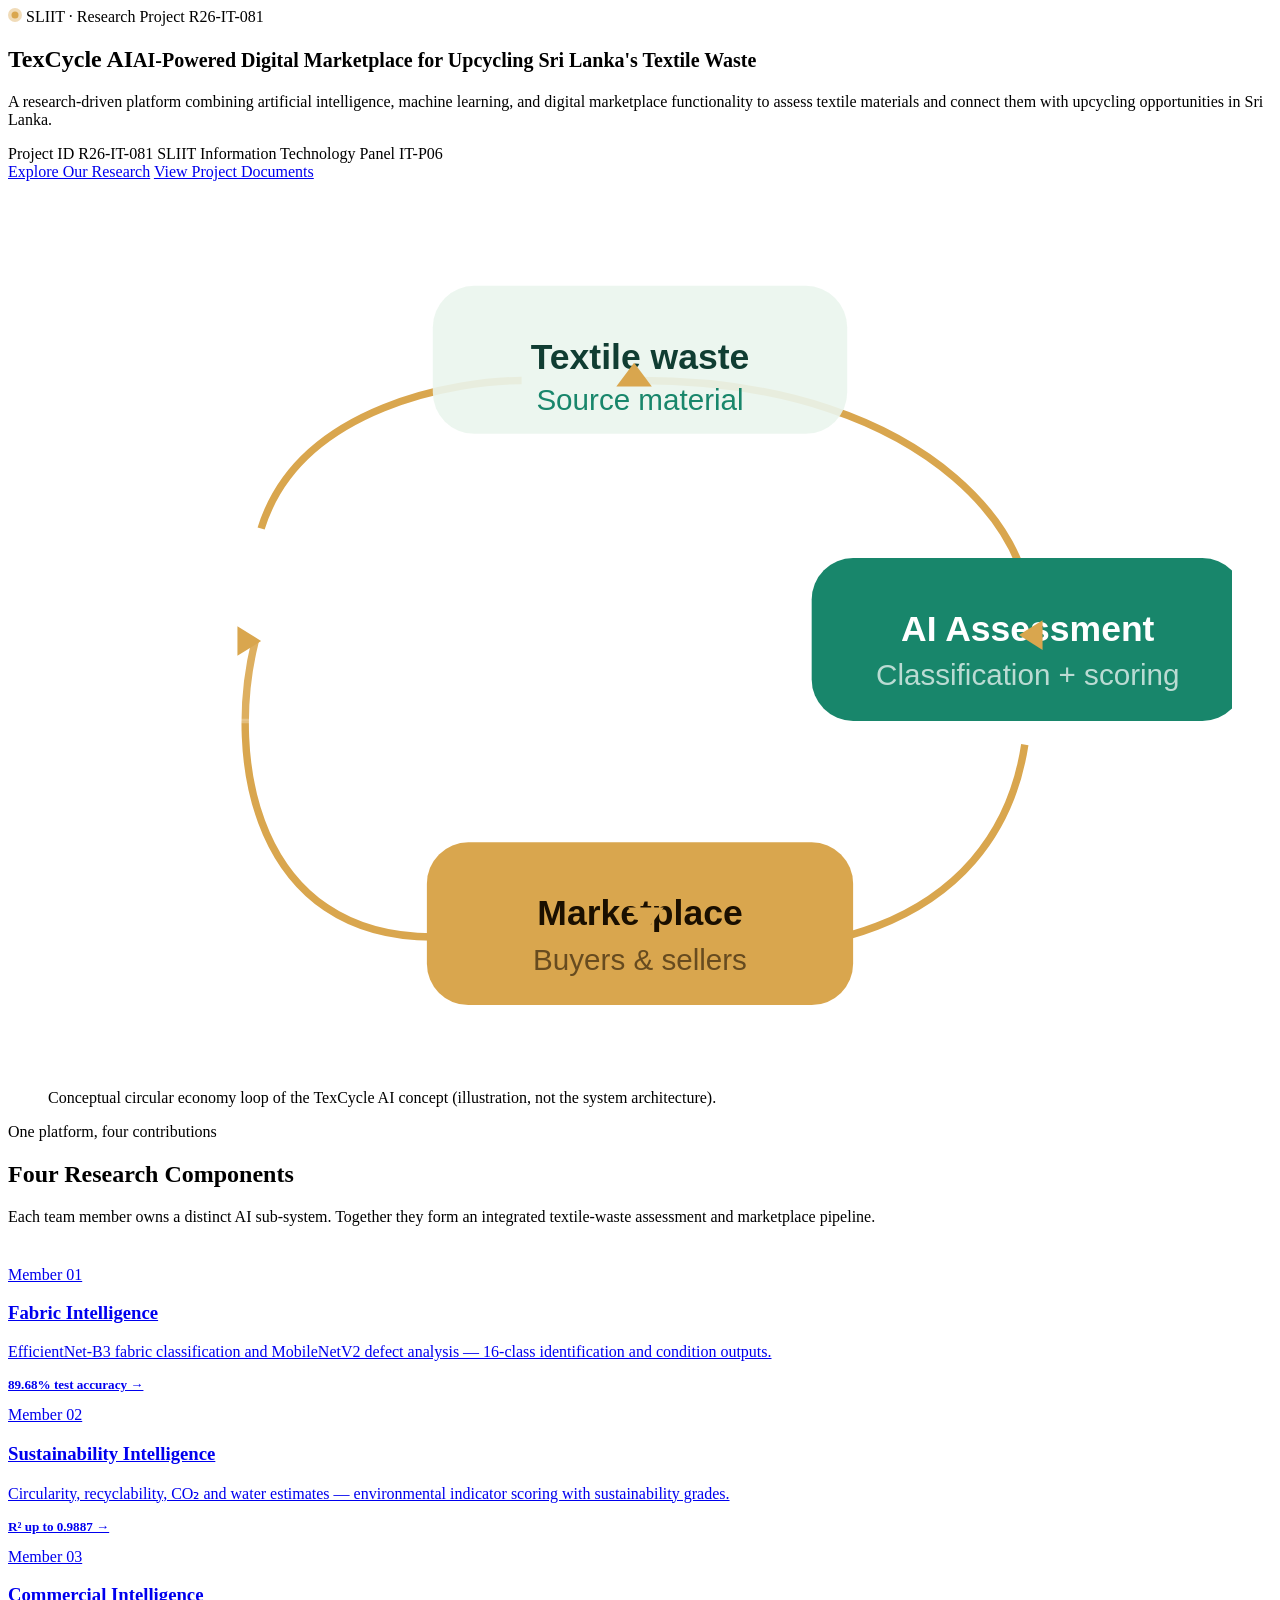
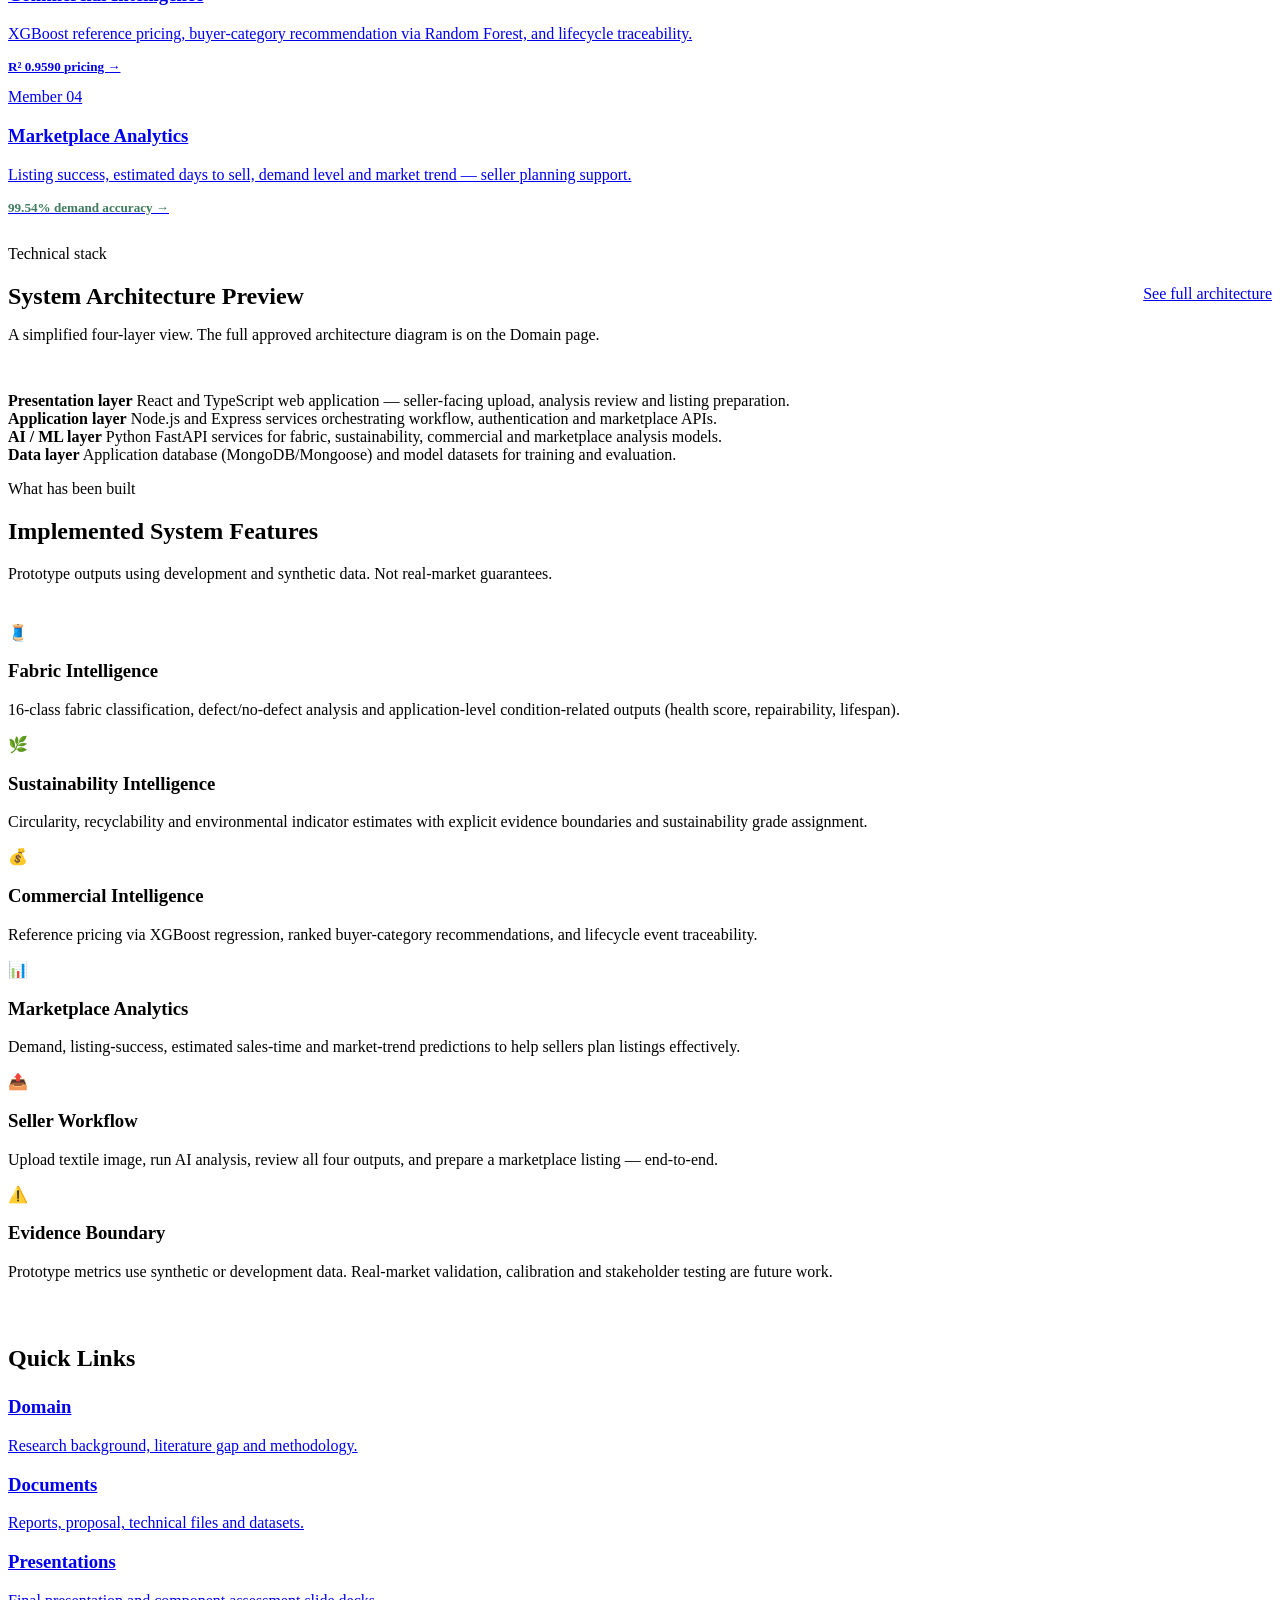
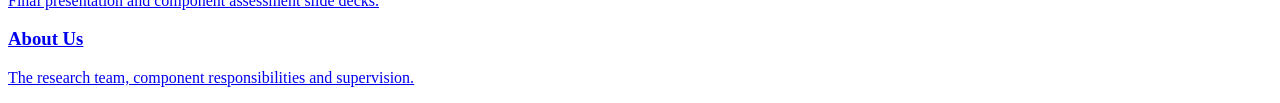
==== index.html @ b6608c62 "uploaded Html Files uploaded Html Files  of the portfolio site" ====
<!DOCTYPE html>
<html lang="en">
<head>
<meta charset="utf-8">
<meta name="viewport" content="width=device-width,initial-scale=1">
<title>Home | TexCycle AI — R26-IT-081</title>
<meta name="description" content="TexCycle AI: AI-powered digital marketplace for upcycling Sri Lanka's textile waste. SLIIT research project R26-IT-081.">
<link rel="stylesheet" href="css/style.css">
</head>
<body data-page="home">
<main id="main">

<!-- ═══════════════════════════════════════════════════════════
     HERO
═══════════════════════════════════════════════════════════ -->
<section class="hero">
  <div class="wrap">
    <div class="hero-text">
      <div class="hero-badge">
        <svg width="14" height="14" viewBox="0 0 14 14" fill="none" aria-hidden="true"><circle cx="7" cy="7" r="7" fill="#D9A64E" opacity=".4"/><circle cx="7" cy="7" r="3.5" fill="#D9A64E"/></svg>
        SLIIT · Research Project R26-IT-081
      </div>
      <h1>TexCycle AI<small>AI-Powered Digital Marketplace for Upcycling Sri Lanka's Textile Waste</small></h1>
      <p class="lead">A research-driven platform combining artificial intelligence, machine learning, and digital marketplace functionality to assess textile materials and connect them with upcycling opportunities in Sri Lanka.</p>
      <div class="chips">
        <span class="chip">Project ID R26-IT-081</span>
        <span class="chip">SLIIT</span>
        <span class="chip">Information Technology</span>
        <span class="chip">Panel IT-P06</span>
      </div>
      <div class="btns">
        <a class="btn btn-gold" href="domain.html">Explore Our Research</a>
        <a class="btn btn-line" href="documents.html">View Project Documents</a>
      </div>
    </div>

    <div class="hero-diagram">
      <figure class="loop">
        <svg viewBox="0 0 400 300" role="img" aria-label="Circular flow: textile waste, AI assessment, marketplace, reuse and upcycling">
          <g fill="none" stroke="#D9A64E" stroke-width="2.5" class="dash">
            <path d="M200 62 C300 62 340 120 330 150"/>
            <path d="M330 185 C320 250 250 262 200 250"/>
            <path d="M130 250 C70 250 60 190 70 150"/>
            <path d="M72 112 C85 70 140 62 160 62"/>
          </g>
          <g font-family="Plus Jakarta Sans,Segoe UI,Arial,sans-serif" font-size="12" font-weight="700" text-anchor="middle">
            <rect x="130" y="30" width="140" height="50" rx="14" fill="rgba(234,245,238,.9)"/>
            <text x="200" y="58" fill="#103D32">Textile waste</text>
            <text x="200" y="72" fill="#18866B" font-size="10" font-weight="400">Source material</text>

            <rect x="258" y="122" width="146" height="55" rx="14" fill="#18866B"/>
            <text x="331" y="150" fill="#fff">AI Assessment</text>
            <text x="331" y="165" fill="rgba(255,255,255,.7)" font-size="10" font-weight="400">Classification + scoring</text>

            <rect x="128" y="218" width="144" height="55" rx="14" fill="#D9A64E"/>
            <text x="200" y="246" fill="#1a0f00">Marketplace</text>
            <text x="200" y="261" fill="rgba(26,15,0,.6)" font-size="10" font-weight="400">Buyers &amp; sellers</text>

            <rect x="-2" y="122" width="146" height="55" rx="14" fill="rgba(255,255,255,.1)" stroke="rgba(255,255,255,.25)" stroke-width="1.5"/>
            <text x="71" y="150" fill="#fff">Reuse / Upcycle</text>
            <text x="71" y="165" fill="rgba(255,255,255,.6)" font-size="10" font-weight="400">Circular economy</text>
          </g>
          <!-- Arrow heads -->
          <g fill="#D9A64E">
            <polygon points="328,148 336,143 336,153"/>
            <polygon points="202,248 196,240 208,240"/>
            <polygon points="72,150 64,145 64,155"/>
            <polygon points="196,62 202,54 208,62" transform="translate(-4,2)"/>
          </g>
        </svg>
        <figcaption>Conceptual circular economy loop of the TexCycle AI concept (illustration, not the system architecture).</figcaption>
      </figure>
    </div>
  </div>
</section>

<!-- ═══════════════════════════════════════════════════════════
     FOUR RESEARCH COMPONENTS
═══════════════════════════════════════════════════════════ -->
<section class="block alt">
  <div class="wrap">
    <p class="section-label">One platform, four contributions</p>
    <h2>Four Research Components</h2>
    <p class="lead" style="margin-bottom:2.5rem">Each team member owns a distinct AI sub-system. Together they form an integrated textile-waste assessment and marketplace pipeline.</p>
    <div class="grid g4">
      <a class="card comp" href="components.html#member-01">
        <span class="tag">Member 01</span>
        <h3>Fabric Intelligence</h3>
        <p>EfficientNet-B3 fabric classification and MobileNetV2 defect analysis — 16-class identification and condition outputs.</p>
        <p style="font-size:.82rem;color:var(--emerald);font-weight:600;margin-top:auto">89.68% test accuracy →</p>
      </a>
      <a class="card comp c2" href="components.html#member-02">
        <span class="tag">Member 02</span>
        <h3>Sustainability Intelligence</h3>
        <p>Circularity, recyclability, CO₂ and water estimates — environmental indicator scoring with sustainability grades.</p>
        <p style="font-size:.82rem;color:var(--gold-d);font-weight:600;margin-top:auto">R² up to 0.9887 →</p>
      </a>
      <a class="card comp c3" href="components.html#member-03">
        <span class="tag">Member 03</span>
        <h3>Commercial Intelligence</h3>
        <p>XGBoost reference pricing, buyer-category recommendation via Random Forest, and lifecycle traceability.</p>
        <p style="font-size:.82rem;color:var(--forest);font-weight:600;margin-top:auto">R² 0.9590 pricing →</p>
      </a>
      <a class="card comp c4" href="components.html#member-04">
        <span class="tag">Member 04</span>
        <h3>Marketplace Analytics</h3>
        <p>Listing success, estimated days to sell, demand level and market trend — seller planning support.</p>
        <p style="font-size:.82rem;color:#3D7A5E;font-weight:600;margin-top:auto">99.54% demand accuracy →</p>
      </a>
    </div>
  </div>
</section>

<!-- ═══════════════════════════════════════════════════════════
     SYSTEM ARCHITECTURE PREVIEW
═══════════════════════════════════════════════════════════ -->
<section class="block">
  <div class="wrap">
    <div style="display:grid;grid-template-columns:1fr auto;gap:2rem;align-items:start;margin-bottom:2rem;flex-wrap:wrap">
      <div>
        <p class="section-label">Technical stack</p>
        <h2 style="margin-bottom:.5rem">System Architecture Preview</h2>
        <p>A simplified four-layer view. The full approved architecture diagram is on the Domain page.</p>
      </div>
      <a class="btn btn-green" href="domain.html#architecture" style="white-space:nowrap;align-self:center">See full architecture</a>
    </div>
    <div class="layers">
      <div class="layer">
        <b>Presentation layer</b>
        <span>React and TypeScript web application — seller-facing upload, analysis review and listing preparation.</span>
      </div>
      <div class="layer">
        <b>Application layer</b>
        <span>Node.js and Express services orchestrating workflow, authentication and marketplace APIs.</span>
      </div>
      <div class="layer">
        <b>AI / ML layer</b>
        <span>Python FastAPI services for fabric, sustainability, commercial and marketplace analysis models.</span>
      </div>
      <div class="layer">
        <b>Data layer</b>
        <span>Application database (MongoDB/Mongoose) and model datasets for training and evaluation.</span>
      </div>
    </div>
  </div>
</section>

<!-- ═══════════════════════════════════════════════════════════
     IMPLEMENTED SYSTEM FEATURES
═══════════════════════════════════════════════════════════ -->
<section class="block alt">
  <div class="wrap">
    <p class="section-label">What has been built</p>
    <h2>Implemented System Features</h2>
    <p class="lead" style="margin-bottom:2.5rem">Prototype outputs using development and synthetic data. Not real-market guarantees.</p>
    <div class="grid g3">
      <div class="card">
        <div class="feature-icon">🧵</div>
        <h3>Fabric Intelligence</h3>
        <p>16-class fabric classification, defect/no-defect analysis and application-level condition-related outputs (health score, repairability, lifespan).</p>
      </div>
      <div class="card">
        <div class="feature-icon">🌿</div>
        <h3>Sustainability Intelligence</h3>
        <p>Circularity, recyclability and environmental indicator estimates with explicit evidence boundaries and sustainability grade assignment.</p>
      </div>
      <div class="card">
        <div class="feature-icon">💰</div>
        <h3>Commercial Intelligence</h3>
        <p>Reference pricing via XGBoost regression, ranked buyer-category recommendations, and lifecycle event traceability.</p>
      </div>
      <div class="card">
        <div class="feature-icon">📊</div>
        <h3>Marketplace Analytics</h3>
        <p>Demand, listing-success, estimated sales-time and market-trend predictions to help sellers plan listings effectively.</p>
      </div>
      <div class="card">
        <div class="feature-icon">📤</div>
        <h3>Seller Workflow</h3>
        <p>Upload textile image, run AI analysis, review all four outputs, and prepare a marketplace listing — end-to-end.</p>
      </div>
      <div class="card">
        <div class="feature-icon">⚠️</div>
        <h3>Evidence Boundary</h3>
        <p>Prototype metrics use synthetic or development data. Real-market validation, calibration and stakeholder testing are future work.</p>
      </div>
    </div>

    <h2 style="margin-top:4rem;margin-bottom:1.5rem">Quick Links</h2>
    <div class="grid g4">
      <a class="card" href="domain.html">
        <h3>Domain</h3>
        <p>Research background, literature gap and methodology.</p>
      </a>
      <a class="card" href="documents.html">
        <h3>Documents</h3>
        <p>Reports, proposal, technical files and datasets.</p>
      </a>
      <a class="card" href="presentations.html">
        <h3>Presentations</h3>
        <p>Final presentation and component assessment slide decks.</p>
      </a>
      <a class="card" href="about.html">
        <h3>About Us</h3>
        <p>The research team, component responsibilities and supervision.</p>
      </a>
    </div>
  </div>
</section>

</main>
<script src="js/main.js"></script>
</body>
</html>
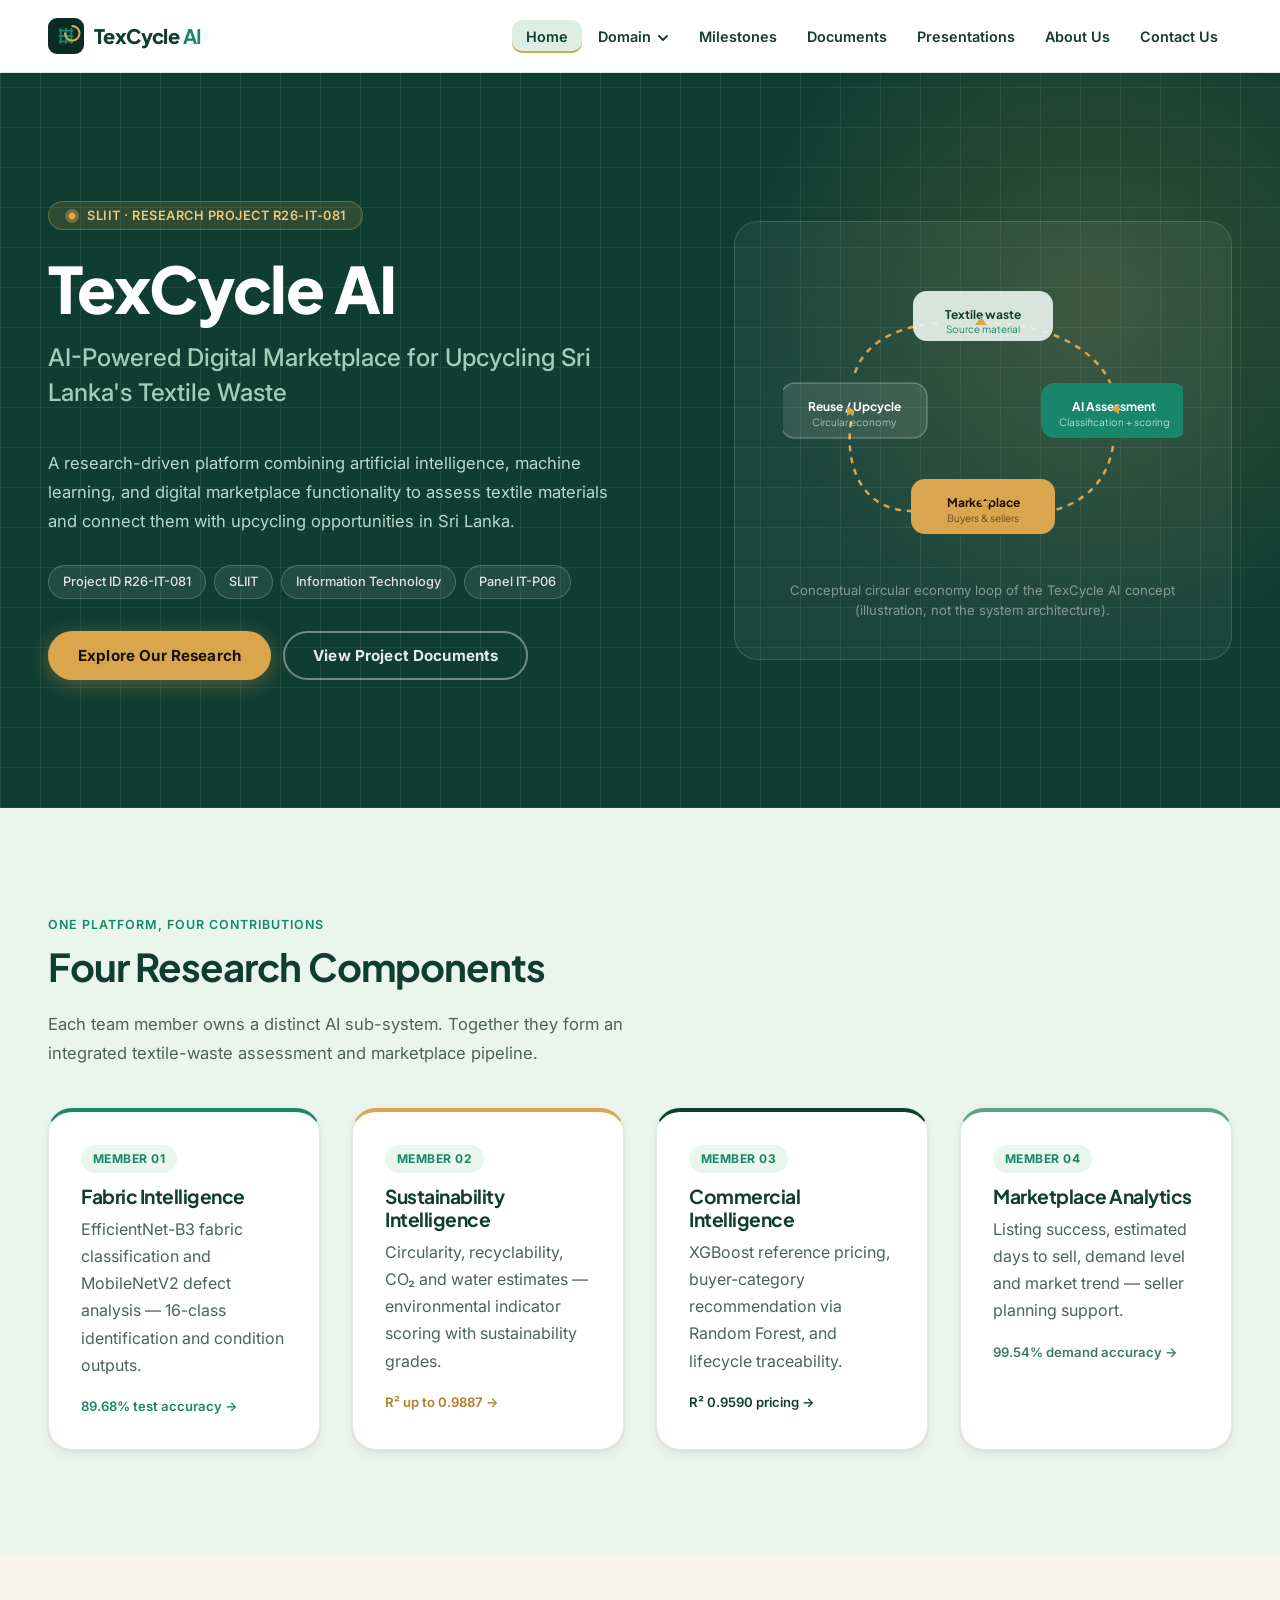
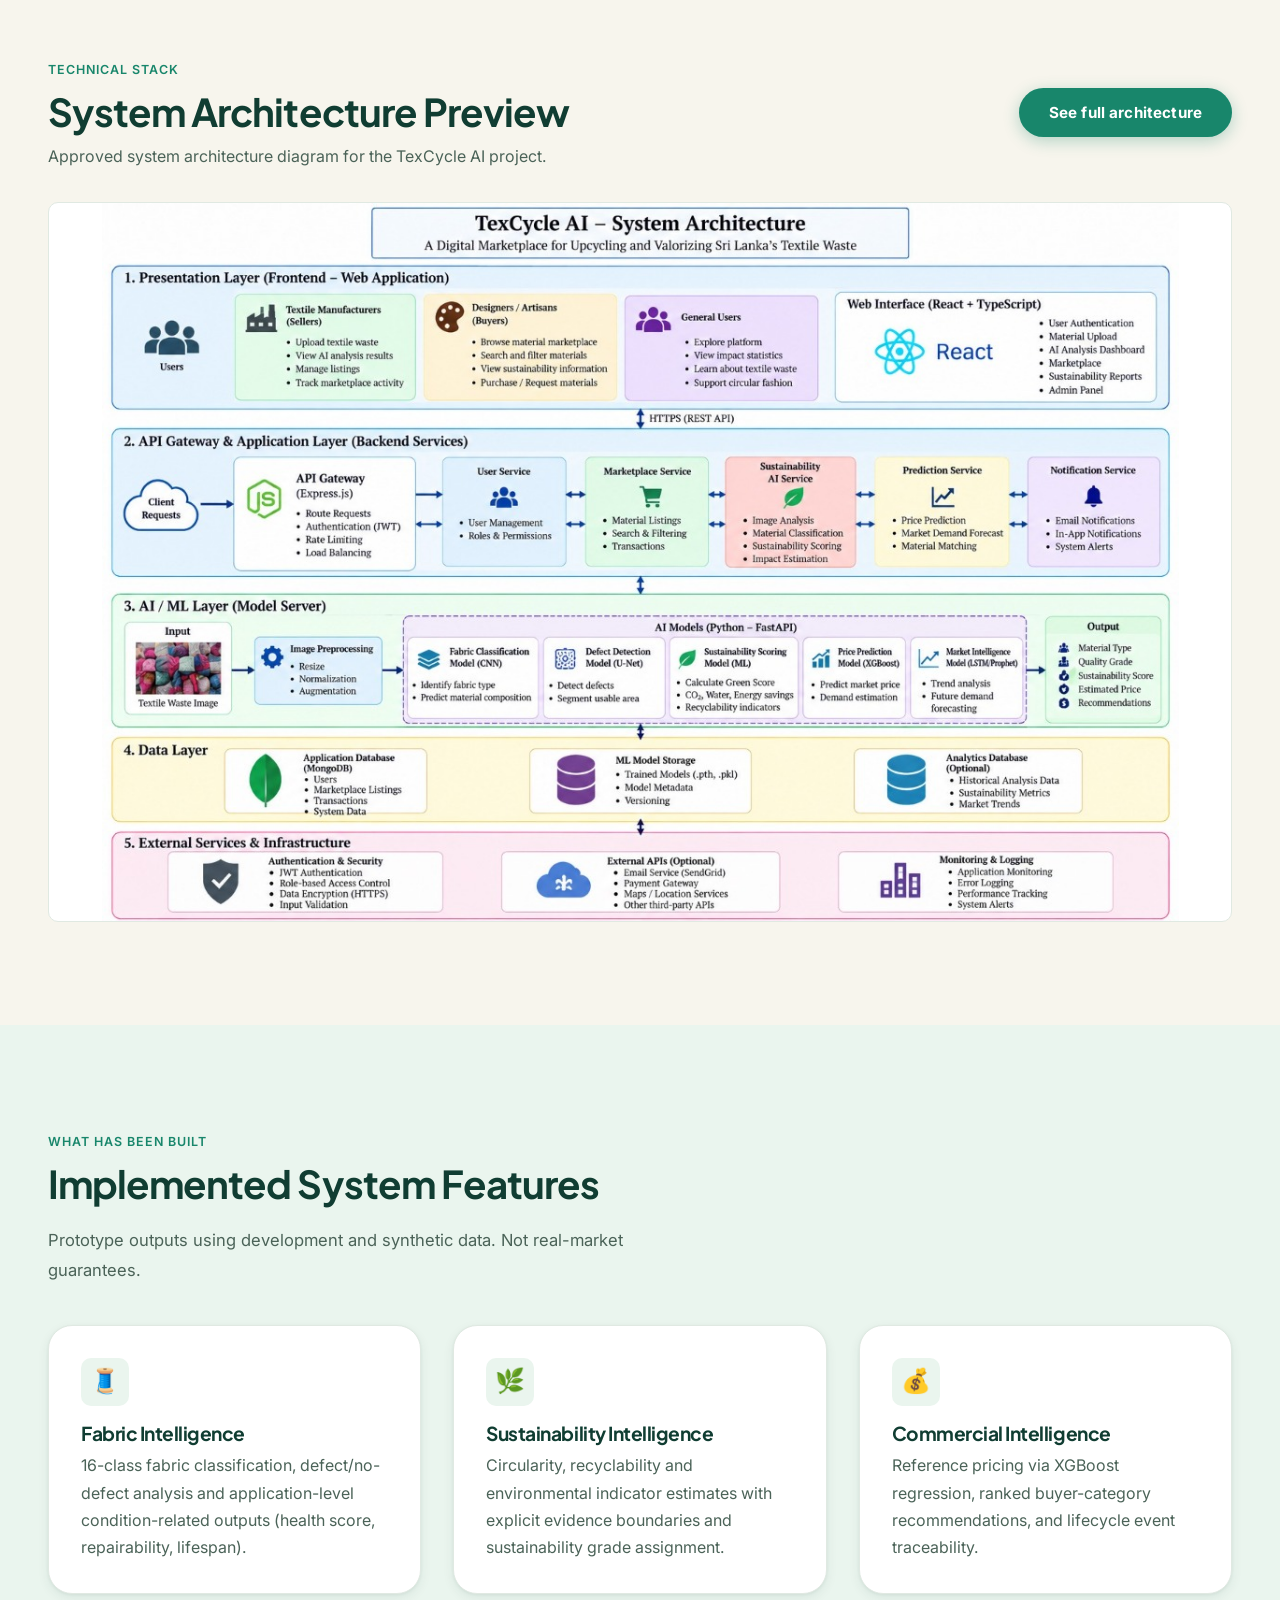
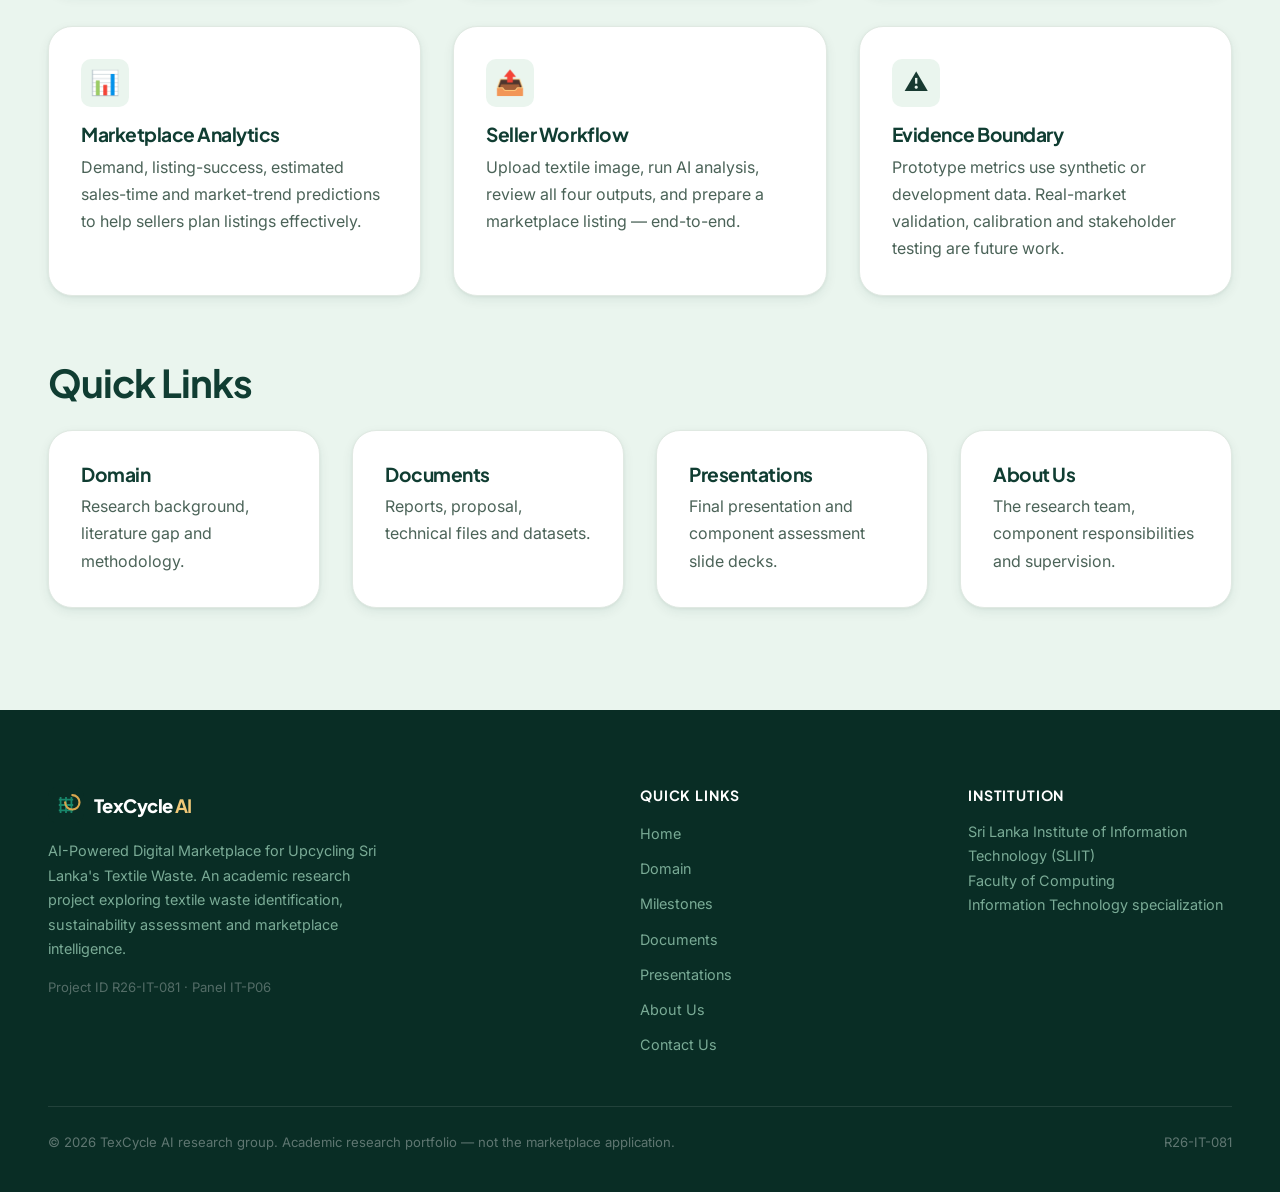
==== commit 5e68d4fa: "full updated code full updated code" ====
--- a/index.html
+++ b/index.html
@@ -120,28 +120,11 @@
       <div>
         <p class="section-label">Technical stack</p>
         <h2 style="margin-bottom:.5rem">System Architecture Preview</h2>
-        <p>A simplified four-layer view. The full approved architecture diagram is on the Domain page.</p>
+        <p>Approved system architecture diagram for the TexCycle AI project.</p>
       </div>
       <a class="btn btn-green" href="domain.html#architecture" style="white-space:nowrap;align-self:center">See full architecture</a>
     </div>
-    <div class="layers">
-      <div class="layer">
-        <b>Presentation layer</b>
-        <span>React and TypeScript web application — seller-facing upload, analysis review and listing preparation.</span>
-      </div>
-      <div class="layer">
-        <b>Application layer</b>
-        <span>Node.js and Express services orchestrating workflow, authentication and marketplace APIs.</span>
-      </div>
-      <div class="layer">
-        <b>AI / ML layer</b>
-        <span>Python FastAPI services for fabric, sustainability, commercial and marketplace analysis models.</span>
-      </div>
-      <div class="layer">
-        <b>Data layer</b>
-        <span>Application database (MongoDB/Mongoose) and model datasets for training and evaluation.</span>
-      </div>
-    </div>
+    <img class="zoomable" src="assets/documents/System_Architecture_Diagram.jpeg" alt="TexCycle AI system architecture diagram" style="display:block;width:100%;height:auto;max-height:720px;object-fit:contain;border:1px solid var(--border);border-radius:var(--r-md);background:#fff">
   </div>
 </section>
 
--- a/css/style.css
+++ b/css/style.css
@@ -0,0 +1,944 @@
+/* ============================================================
+   TexCycle AI — Premium Design System v2.0
+   Eco-Tech Research Portfolio
+   ============================================================ */
+
+/* ── Google Fonts ── */
+@import url('https://fonts.googleapis.com/css2?family=Plus+Jakarta+Sans:wght@400;500;600;700;800&family=Inter:wght@400;500;600&display=swap');
+
+/* ── Design Tokens ── */
+:root {
+  --forest:    #103D32;
+  --forest-d:  #092D25;
+  --emerald:   #18866B;
+  --emerald-l: #1fa07f;
+  --sage:      #DDEFE4;
+  --mint:      #EAF5EE;
+  --cream:     #F7F5ED;
+  --white:     #FFFFFF;
+  --gold:      #D9A64E;
+  --gold-d:    #B07D2A;
+  --gold-l:    #F0C878;
+  --text:      #183A31;
+  --text-sec:  #4B6358;
+  --text-muted:#65776E;
+  --border:    #E0E9E2;
+  --border-d:  #c4d7cc;
+
+  --r-xl:  24px;
+  --r-lg:  16px;
+  --r-md:  10px;
+  --r-sm:   6px;
+
+  --shadow-sm: 0 1px 3px rgba(16,61,50,.06), 0 4px 12px rgba(16,61,50,.07);
+  --shadow-md: 0 4px 16px rgba(16,61,50,.10), 0 12px 40px rgba(16,61,50,.08);
+  --shadow-lg: 0 8px 30px rgba(16,61,50,.14), 0 24px 64px rgba(16,61,50,.10);
+
+  --max:   1440px;
+  --gutter: clamp(1.25rem, 4vw, 3rem);
+
+  --font-head: 'Plus Jakarta Sans', system-ui, -apple-system, sans-serif;
+  --font-body: 'Inter', system-ui, -apple-system, sans-serif;
+}
+
+/* ── Reset & Base ── */
+*, *::before, *::after { box-sizing: border-box; margin: 0; padding: 0; }
+html { scroll-behavior: smooth; font-size: 16px; }
+body {
+  font-family: var(--font-body);
+  font-size: 1rem;
+  line-height: 1.7;
+  color: var(--text);
+  background: var(--cream);
+  -webkit-font-smoothing: antialiased;
+}
+
+h1, h2, h3, h4, h5 {
+  font-family: var(--font-head);
+  color: var(--forest);
+  line-height: 1.2;
+  letter-spacing: -.025em;
+}
+h1 { font-size: clamp(2.4rem, 5vw, 4.2rem); font-weight: 800; }
+h2 { font-size: clamp(1.8rem, 3vw, 2.6rem); font-weight: 700; margin-bottom: .5em; }
+h3 { font-size: clamp(1.1rem, 1.5vw, 1.3rem); font-weight: 700; margin-bottom: .4em; }
+h4 { font-size: 1rem; font-weight: 700; margin-bottom: .3em; }
+
+p { max-width: 72ch; margin-bottom: 1em; color: var(--text-sec); }
+p:last-child { margin-bottom: 0; }
+a { color: var(--emerald); text-decoration: none; transition: color .2s; }
+a:hover { color: var(--forest); }
+img { max-width: 100%; height: auto; display: block; }
+ul, ol { padding-left: 1.5em; }
+code { font-family: 'SF Mono', 'Fira Code', monospace; font-size: .88em; background: var(--sage); padding: 2px 6px; border-radius: 4px; color: var(--forest); }
+pre { background: var(--forest); color: var(--sage); padding: 16px 20px; border-radius: var(--r-lg); overflow-x: auto; font-size: .88rem; line-height: 1.6; }
+pre code { background: none; color: inherit; padding: 0; }
+
+:focus-visible { outline: 3px solid var(--gold); outline-offset: 3px; border-radius: 4px; }
+
+/* ── Skip Link ── */
+.skip {
+  position: absolute; left: -999px; top: 8px;
+  background: var(--forest); color: #fff;
+  padding: 8px 16px; border-radius: var(--r-sm); z-index: 9999;
+  font-family: var(--font-body); font-weight: 600;
+}
+.skip:focus { left: 8px; }
+
+/* ── Layout Container ── */
+.wrap {
+  max-width: var(--max);
+  margin: 0 auto;
+  padding: 0 var(--gutter);
+}
+
+/* ── Section ── */
+section.block {
+  padding: clamp(4rem, 8vw, 7rem) 0;
+}
+section.alt { background: var(--mint); }
+section.cream { background: var(--cream); }
+section.dark { background: var(--forest-d); }
+
+/* ── Lead text ── */
+.lead {
+  font-size: clamp(1rem, 1.3vw, 1.2rem);
+  color: var(--text-sec);
+  max-width: 64ch;
+  line-height: 1.75;
+}
+
+/* ============================================================
+   NAVIGATION
+   ============================================================ */
+.site-header {
+  position: sticky; top: 0; z-index: 200;
+  background: rgba(255,255,255,.97);
+  backdrop-filter: blur(16px) saturate(180%);
+  border-bottom: 1px solid var(--border);
+  box-shadow: 0 1px 0 rgba(16,61,50,.04);
+}
+.nav {
+  display: flex; align-items: center;
+  justify-content: space-between;
+  height: 72px;
+  gap: 16px;
+}
+.logo {
+  display: flex; align-items: center; gap: 10px;
+  text-decoration: none; color: var(--forest);
+  font-family: var(--font-head);
+  font-weight: 800; font-size: 1.25rem;
+  flex-shrink: 0;
+  letter-spacing: -.03em;
+}
+.logo svg { width: 36px; height: 36px; flex-shrink: 0; }
+.logo span b { color: var(--emerald); }
+
+.menu {
+  display: flex; gap: 2px; list-style: none;
+  align-items: center;
+}
+.menu li { position: relative; }
+.menu a, .menu button.dd-btn {
+  display: block; padding: 8px 14px;
+  border-radius: var(--r-md);
+  color: var(--text); text-decoration: none;
+  font: 600 .9rem var(--font-body);
+  background: none; border: 0; cursor: pointer;
+  transition: background .18s, color .18s;
+  white-space: nowrap;
+}
+.menu a:hover, .menu button.dd-btn:hover {
+  background: var(--mint); color: var(--forest);
+}
+.menu a[aria-current=page], .menu button.dd-btn[aria-current=page] {
+  color: var(--forest);
+  background: var(--sage);
+  box-shadow: inset 0 -2px 0 var(--gold);
+}
+/* Dropdown */
+.dd-panel {
+  display: none; position: absolute;
+  top: calc(100% + 8px); left: 0;
+  min-width: 220px;
+  background: #fff;
+  border: 1px solid var(--border);
+  border-radius: var(--r-lg);
+  box-shadow: var(--shadow-md);
+  padding: 8px;
+  list-style: none;
+  z-index: 10;
+}
+.dd-panel.open { display: block; }
+.dd-panel a {
+  font-weight: 500; font-size: .88rem;
+  padding: 9px 14px;
+  border-radius: var(--r-sm);
+  display: block;
+  color: var(--text);
+  transition: background .15s;
+}
+.dd-panel a:hover { background: var(--mint); color: var(--forest); }
+
+/* Burger */
+.burger {
+  display: none;
+  background: none; border: 1.5px solid var(--border);
+  border-radius: var(--r-sm);
+  padding: 8px 10px; cursor: pointer;
+  flex-direction: column; gap: 5px;
+}
+.burger span {
+  display: block; width: 22px; height: 2px;
+  background: var(--forest);
+  border-radius: 2px;
+  transition: transform .25s, opacity .25s;
+}
+
+@media (max-width: 960px) {
+  .burger { display: flex; }
+  .menu {
+    display: none; position: fixed;
+    top: 72px; left: 0; right: 0; bottom: 0;
+    background: #fff;
+    flex-direction: column; align-items: stretch;
+    padding: 16px 20px 32px;
+    overflow-y: auto;
+    border-top: 1px solid var(--border);
+    gap: 0;
+    z-index: 199;
+  }
+  .menu.open { display: flex; }
+  .menu a, .menu button.dd-btn { font-size: 1rem; padding: 12px 16px; }
+  .dd-panel {
+    position: static; display: block;
+    border: 0; box-shadow: none;
+    padding: 0 0 0 16px;
+    background: transparent;
+  }
+  .dd-panel a { font-size: .95rem; }
+}
+
+/* ============================================================
+   HERO — HOME PAGE
+   ============================================================ */
+.hero {
+  background: var(--forest);
+  color: #E5F2EC;
+  position: relative; overflow: hidden;
+  padding: clamp(5rem, 10vw, 9rem) 0 clamp(5rem, 10vw, 9rem);
+}
+/* Grid overlay */
+.hero::before {
+  content: "";
+  position: absolute; inset: 0;
+  opacity: .06;
+  background-image:
+    repeating-linear-gradient(0deg, rgba(255,255,255,1) 0 1px, transparent 1px 40px),
+    repeating-linear-gradient(90deg, rgba(255,255,255,1) 0 1px, transparent 1px 40px);
+}
+/* Radial glow */
+.hero::after {
+  content: "";
+  position: absolute;
+  top: -120px; right: -160px;
+  width: 700px; height: 700px;
+  border-radius: 50%;
+  background: radial-gradient(circle, rgba(217,166,78,.18) 0%, transparent 70%);
+  pointer-events: none;
+}
+.hero .wrap {
+  position: relative; z-index: 1;
+  display: grid;
+  grid-template-columns: 1.1fr .9fr;
+  gap: clamp(3rem, 6vw, 7rem);
+  align-items: center;
+}
+.hero-text { display: flex; flex-direction: column; gap: 0; }
+.hero-badge {
+  display: inline-flex; align-items: center; gap: 8px;
+  background: rgba(217,166,78,.15);
+  border: 1px solid rgba(217,166,78,.35);
+  border-radius: 99px;
+  padding: 6px 16px;
+  font: 600 .8rem var(--font-body);
+  color: var(--gold-l);
+  letter-spacing: .04em;
+  text-transform: uppercase;
+  width: fit-content;
+  margin-bottom: 1.5rem;
+}
+.hero h1 {
+  color: #fff;
+  margin-bottom: .6em;
+  line-height: 1.08;
+}
+.hero h1 small {
+  display: block;
+  font-size: .38em;
+  font-weight: 500;
+  color: #9ECFB8;
+  margin-top: .7em;
+  letter-spacing: 0;
+  line-height: 1.45;
+  font-family: var(--font-body);
+}
+.hero .lead { color: #B8D9CB; margin-bottom: 1.8rem; max-width: 56ch; }
+.chips {
+  display: flex; flex-wrap: wrap; gap: 8px;
+  margin-bottom: 2rem;
+}
+.chip {
+  background: rgba(255,255,255,.08);
+  border: 1px solid rgba(255,255,255,.2);
+  border-radius: 99px;
+  padding: 5px 14px;
+  font-size: .8rem;
+  color: rgba(255,255,255,.85);
+  font-weight: 500;
+}
+.btns { display: flex; flex-wrap: wrap; gap: 12px; align-items: center; }
+
+/* Hero diagram */
+.hero-diagram {
+  background: rgba(255,255,255,.05);
+  border: 1px solid rgba(255,255,255,.14);
+  border-radius: var(--r-xl);
+  padding: clamp(1.5rem, 3vw, 2.5rem);
+  display: flex; flex-direction: column;
+  align-items: center;
+}
+.loop { width: 100%; max-width: 400px; margin: 0 auto; }
+.loop svg { width: 100%; height: auto; }
+.loop figcaption {
+  font-size: .82rem;
+  color: rgba(255,255,255,.45);
+  margin-top: 12px;
+  text-align: center;
+  line-height: 1.5;
+}
+
+@keyframes weave { from { stroke-dashoffset: 24 } to { stroke-dashoffset: 0 } }
+.loop .dash { stroke-dasharray: 6 6; animation: weave 2.8s linear infinite; }
+
+@media (max-width: 900px) {
+  .hero .wrap { grid-template-columns: 1fr; }
+  .hero-diagram { max-width: 380px; margin: 0 auto; }
+}
+
+/* ============================================================
+   BUTTONS
+   ============================================================ */
+.btn {
+  display: inline-flex; align-items: center; justify-content: center; gap: 8px;
+  padding: 13px 28px;
+  border-radius: 99px;
+  text-decoration: none;
+  border: 2px solid transparent;
+  cursor: pointer;
+  font: 700 .95rem var(--font-body);
+  letter-spacing: .01em;
+  transition: background .2s, border-color .2s, color .2s, box-shadow .2s, transform .15s;
+  white-space: nowrap;
+}
+.btn:hover { transform: translateY(-1px); }
+.btn:active { transform: translateY(0); }
+
+.btn-gold {
+  background: var(--gold);
+  color: #1a0f00;
+  box-shadow: 0 4px 20px rgba(217,166,78,.35);
+}
+.btn-gold:hover {
+  background: var(--gold-l);
+  box-shadow: 0 6px 28px rgba(217,166,78,.45);
+  color: #1a0f00;
+}
+.btn-line {
+  border-color: rgba(255,255,255,.4);
+  color: rgba(255,255,255,.9);
+}
+.btn-line:hover {
+  background: rgba(255,255,255,.12);
+  border-color: rgba(255,255,255,.7);
+  color: #fff;
+}
+.btn-green {
+  background: var(--emerald);
+  color: #fff;
+  box-shadow: 0 4px 16px rgba(24,134,107,.3);
+}
+.btn-green:hover {
+  background: var(--forest);
+  color: #fff;
+  box-shadow: 0 6px 22px rgba(16,61,50,.35);
+}
+.btn-out {
+  border-color: var(--border-d);
+  color: var(--forest);
+  background: #fff;
+}
+.btn-out:hover { background: var(--sage); border-color: var(--emerald); color: var(--forest); }
+.btn-sm { padding: 8px 18px; font-size: .85rem; }
+.btn[aria-disabled=true] { opacity: .5; cursor: not-allowed; pointer-events: none; }
+
+/* ============================================================
+   PAGE HEADER
+   ============================================================ */
+.page-head {
+  background: var(--forest);
+  color: #fff;
+  padding: clamp(3rem, 7vw, 5.5rem) 0;
+  position: relative; overflow: hidden;
+}
+.page-head::before {
+  content: "";
+  position: absolute; inset: 0;
+  opacity: .05;
+  background-image:
+    repeating-linear-gradient(0deg, #fff 0 1px, transparent 1px 32px),
+    repeating-linear-gradient(90deg, #fff 0 1px, transparent 1px 32px);
+}
+.page-head .wrap { position: relative; z-index: 1; }
+.page-head h1 {
+  color: #fff;
+  font-size: clamp(2rem, 4vw, 3.2rem);
+  margin: .4em 0 .3em;
+}
+.page-head p { color: #A8CEBC; margin: 0; max-width: 56ch; font-size: 1.05rem; }
+.crumbs {
+  font-size: .82rem;
+  color: rgba(255,255,255,.5);
+  margin-bottom: .3em;
+  letter-spacing: .02em;
+}
+.crumbs a { color: rgba(255,255,255,.7); }
+.crumbs a:hover { color: #fff; }
+
+/* ============================================================
+   GRIDS
+   ============================================================ */
+.grid { display: grid; gap: clamp(1.25rem, 2.5vw, 2rem); }
+.g2 { grid-template-columns: repeat(2, 1fr); }
+.g3 { grid-template-columns: repeat(3, 1fr); }
+.g4 { grid-template-columns: repeat(4, 1fr); }
+
+@media (max-width: 1100px) { .g4 { grid-template-columns: repeat(2, 1fr); } }
+@media (max-width: 960px)  { .g3 { grid-template-columns: repeat(2, 1fr); } }
+@media (max-width: 640px)  { .g2, .g3, .g4 { grid-template-columns: 1fr; } }
+
+/* ============================================================
+   CARDS
+   ============================================================ */
+.card {
+  background: var(--white);
+  border: 1px solid var(--border);
+  border-radius: var(--r-xl);
+  padding: clamp(1.5rem, 3vw, 2rem);
+  box-shadow: var(--shadow-sm);
+  transition: box-shadow .25s, border-color .25s, transform .25s;
+}
+.card h3 { margin-top: 0; }
+a.card {
+  display: block; text-decoration: none; color: inherit;
+  cursor: pointer;
+}
+a.card:hover {
+  border-color: var(--emerald);
+  box-shadow: var(--shadow-md);
+  transform: translateY(-3px);
+}
+.card .tag {
+  display: inline-block;
+  font-size: .75rem; font-weight: 700;
+  color: var(--emerald);
+  background: var(--mint);
+  border-radius: 99px;
+  padding: 4px 12px;
+  margin-bottom: 12px;
+  letter-spacing: .04em;
+  text-transform: uppercase;
+}
+/* Component cards */
+.card.comp { border-top: 4px solid var(--emerald); }
+.card.comp.c2 { border-top-color: var(--gold); }
+.card.comp.c3 { border-top-color: var(--forest); }
+.card.comp.c4 { border-top-color: #5BA382; }
+
+/* ============================================================
+   SECTION LABELS / STATUS
+   ============================================================ */
+.status {
+  display: inline-flex; align-items: center; gap: 6px;
+  font-size: .75rem; font-weight: 700;
+  padding: 4px 12px; border-radius: 99px;
+  letter-spacing: .04em; text-transform: uppercase;
+}
+.st-ok   { background: var(--mint); color: #0D5C3A; border: 1px solid #A8D4BA; }
+.st-soon { background: #FEF6E8; color: #854D0E; border: 1px solid #F3D090; }
+.st-na   { background: #F0F3F1; color: #3D5249; border: 1px solid #C8D4CE; }
+.st-pending { background: #FFF7EC; color: #92400E; border: 1px solid #F0C878; }
+
+/* Section heading accent */
+.section-label {
+  display: inline-block;
+  font: 600 .78rem var(--font-body);
+  color: var(--emerald);
+  letter-spacing: .08em;
+  text-transform: uppercase;
+  margin-bottom: .75rem;
+}
+
+/* ============================================================
+   NOTE / ALERT
+   ============================================================ */
+.note {
+  border-left: 4px solid var(--gold);
+  background: #FEF6E8;
+  padding: 14px 20px;
+  border-radius: 0 var(--r-md) var(--r-md) 0;
+  font-size: .92rem;
+  margin: 20px 0;
+  max-width: 80ch;
+  color: var(--text);
+  line-height: 1.6;
+}
+.note strong { color: var(--gold-d); }
+
+/* ============================================================
+   ARCHITECTURE LAYERS
+   ============================================================ */
+.layers { display: flex; flex-direction: column; gap: 10px; margin: 2rem 0; }
+.layer {
+  border-radius: var(--r-lg);
+  padding: 18px 24px;
+  border: 1px solid var(--border);
+  background: #fff;
+  display: grid;
+  grid-template-columns: 200px 1fr;
+  gap: 20px;
+  align-items: center;
+  transition: border-color .2s, box-shadow .2s;
+}
+.layer:hover { border-color: var(--emerald); box-shadow: var(--shadow-sm); }
+.layer b { color: var(--forest); font-family: var(--font-head); font-size: 1rem; }
+.layer span { color: var(--text-sec); font-size: .95rem; }
+.layer:nth-child(1) { background: linear-gradient(135deg, #F0FAF4 0%, #fff 100%); }
+.layer:nth-child(2) { background: linear-gradient(135deg, #E8F7F0 0%, #fff 100%); }
+.layer:nth-child(3) { background: linear-gradient(135deg, #E1F4EB 0%, #fff 100%); }
+.layer:nth-child(4) { background: linear-gradient(135deg, #D9F0E5 0%, #fff 100%); }
+@media (max-width: 640px) { .layer { grid-template-columns: 1fr; gap: 6px; } }
+
+/* ============================================================
+   TICK LIST
+   ============================================================ */
+ul.tick { list-style: none; padding: 0; margin: 0 0 1.2em; }
+ul.tick li {
+  padding: .55em 0 .55em 2rem;
+  position: relative;
+  color: var(--text-sec);
+  border-bottom: 1px solid var(--border);
+}
+ul.tick li:last-child { border-bottom: 0; }
+ul.tick li::before {
+  content: "";
+  position: absolute; left: 0; top: .9em;
+  width: 12px; height: 12px;
+  border-radius: 50%;
+  background: var(--emerald);
+  flex-shrink: 0;
+}
+
+/* ============================================================
+   FLOW DIAGRAM
+   ============================================================ */
+.flow {
+  display: flex; flex-wrap: wrap; gap: 0;
+  margin: 1.5rem 0;
+  background: var(--white);
+  border: 1px solid var(--border);
+  border-radius: var(--r-lg);
+  overflow: hidden;
+}
+.flow div {
+  flex: 1 1 160px;
+  background: #fff;
+  padding: 18px 20px;
+  font: 600 .92rem var(--font-head);
+  text-align: center;
+  position: relative;
+  color: var(--forest);
+  border-right: 1px solid var(--border);
+}
+.flow div:last-child { border-right: 0; }
+.flow div:not(:last-child)::after {
+  content: "›";
+  position: absolute; right: -14px; top: 50%;
+  transform: translateY(-50%);
+  color: var(--gold-d); font-size: 1.8rem; z-index: 2; line-height: 1;
+}
+.flow div small { display: block; font: 400 .78rem var(--font-body); color: var(--text-muted); margin-top: 4px; }
+@media (max-width: 640px) {
+  .flow { flex-direction: column; }
+  .flow div { border-right: 0; border-bottom: 1px solid var(--border); }
+  .flow div:last-child { border-bottom: 0; }
+  .flow div:not(:last-child)::after { display: none; }
+}
+
+/* ============================================================
+   TIMELINE
+   ============================================================ */
+.timeline { list-style: none; margin: 2rem 0; padding: 0; }
+.timeline-item {
+  position: relative;
+  padding: 0 0 3rem 4rem;
+}
+.timeline-item:last-child { padding-bottom: 0; }
+.timeline-item::before {
+  content: "";
+  position: absolute;
+  left: 18px; top: 28px; bottom: 0;
+  width: 2px;
+  background: var(--border);
+}
+.timeline-item:last-child::before { display: none; }
+.timeline-num {
+  position: absolute; left: 0; top: 0;
+  width: 36px; height: 36px;
+  border-radius: 50%;
+  background: var(--emerald);
+  color: #fff;
+  font: 700 .88rem var(--font-head);
+  display: flex; align-items: center; justify-content: center;
+  box-shadow: 0 0 0 4px rgba(24,134,107,.15);
+  z-index: 1;
+}
+.timeline-item.done .timeline-num { background: var(--forest); }
+.timeline-item.pending .timeline-num { background: var(--gold); color: #1a0f00; }
+.timeline-body { background: #fff; border: 1px solid var(--border); border-radius: var(--r-lg); padding: 1.5rem; }
+.timeline-body h3 { margin-bottom: .3em; }
+.timeline-body .meta-row { display: flex; gap: 12px; flex-wrap: wrap; align-items: center; margin-top: 1rem; }
+
+/* ============================================================
+   DOCUMENTS / LIBRARY
+   ============================================================ */
+.toolbar {
+  display: flex; flex-wrap: wrap; gap: 16px;
+  margin-bottom: 2rem; align-items: flex-end;
+  background: var(--white);
+  border: 1px solid var(--border);
+  border-radius: var(--r-lg);
+  padding: 1.25rem 1.5rem;
+}
+.toolbar > div { flex: 1 1 240px; }
+.toolbar label {
+  display: block; font: 600 .82rem var(--font-head);
+  color: var(--forest); margin-bottom: 6px;
+  letter-spacing: .02em; text-transform: uppercase;
+}
+input, select, textarea {
+  font: 400 .95rem var(--font-body);
+  padding: 10px 14px;
+  border: 1.5px solid var(--border-d);
+  border-radius: var(--r-md);
+  background: #fff; color: var(--text);
+  width: 100%;
+  transition: border-color .2s, box-shadow .2s;
+}
+input:focus, select:focus, textarea:focus {
+  border-color: var(--emerald);
+  box-shadow: 0 0 0 3px rgba(24,134,107,.12);
+  outline: none;
+}
+
+.doc-count {
+  font-size: .88rem; color: var(--text-muted);
+  margin-bottom: 1.25rem;
+}
+
+/* Card: doc */
+.card.doc {
+  display: flex; flex-direction: column;
+}
+.card.doc h3 { font-size: 1.05rem; flex: 1; }
+.card.doc .state { margin: .75rem 0; }
+.card.doc .btns { margin-top: auto; }
+
+.empty {
+  padding: 3rem 2rem; text-align: center;
+  color: var(--text-muted);
+  background: #fff;
+  border: 2px dashed var(--border-d);
+  border-radius: var(--r-lg);
+  font-size: .95rem;
+}
+
+/* Collapsible */
+details.exp {
+  background: #fff;
+  border: 1px solid var(--border);
+  border-radius: var(--r-lg);
+  margin-bottom: 16px;
+  overflow: hidden;
+}
+details.exp summary {
+  cursor: pointer; padding: 16px 20px;
+  font: 700 .95rem var(--font-head);
+  color: var(--forest); list-style: none;
+  display: flex; justify-content: space-between; align-items: center; gap: 12px;
+}
+details.exp summary::-webkit-details-marker { display: none; }
+details.exp summary::after {
+  content: "+"; font-size: 1.3rem; line-height: 1;
+  color: var(--emerald); flex-shrink: 0;
+}
+details.exp[open] summary::after { content: "–"; }
+details.exp .in { padding: 0 20px 20px; border-top: 1px solid var(--border); }
+details.exp .in > *:first-child { margin-top: 16px; }
+
+/* ============================================================
+   ABOUT — TEAM CARDS
+   ============================================================ */
+.member-photo {
+  width: 96px; height: 96px;
+  display: block;
+  object-fit: cover; object-position: center top;
+  border-radius: 50%;
+  border: 3px solid var(--emerald);
+  margin-bottom: 16px;
+  box-shadow: 0 4px 16px rgba(24,134,107,.2);
+}
+.avatar {
+  width: 96px; height: 96px;
+  border-radius: 50%;
+  background: var(--mint);
+  border: 3px solid var(--emerald);
+  display: flex; align-items: center; justify-content: center;
+  font: 800 1.6rem var(--font-head);
+  color: var(--forest);
+  margin-bottom: 16px;
+}
+.member-email {
+  font-size: .85rem; color: var(--text-muted);
+  word-break: break-all;
+}
+.member-email a { color: var(--emerald); }
+.member-email a:hover { color: var(--forest); }
+
+/* ============================================================
+   META TABLE
+   ============================================================ */
+.meta {
+  display: grid;
+  grid-template-columns: auto 1fr;
+  gap: 6px 16px;
+  font-size: .93rem;
+  margin: 1rem 0;
+}
+.meta dt { font: 700 .93rem var(--font-head); color: var(--forest); }
+.meta dd { margin: 0; color: var(--text-sec); }
+
+/* ============================================================
+   CONTACT FORM
+   ============================================================ */
+.field { margin-bottom: 20px; }
+.field label {
+  display: block; font: 600 .88rem var(--font-head);
+  color: var(--forest); margin-bottom: 6px;
+  letter-spacing: .02em;
+}
+.err { color: #B91C1C; font-size: .82rem; margin-top: 5px; min-height: 1.2em; }
+input[aria-invalid=true], textarea[aria-invalid=true] { border-color: #B91C1C; }
+.msg {
+  padding: 14px 20px; border-radius: var(--r-lg);
+  margin-top: 20px; font-size: .93rem;
+  line-height: 1.6;
+}
+.msg.ok  { background: var(--mint); border: 1px solid #A8D4BA; color: #0D5C3A; }
+.msg.bad { background: #FEF2F2; border: 1px solid #FECACA; color: #991B1B; }
+
+/* ============================================================
+   DIAGRAM SLOT
+   ============================================================ */
+.diagram-slot {
+  border-radius: var(--r-xl);
+  overflow: hidden;
+  background: #fff;
+  border: 1px solid var(--border);
+}
+.diagram-slot.missing {
+  border: 2px dashed var(--border-d);
+  padding: 3rem 2rem;
+  text-align: center;
+  color: var(--text-muted);
+}
+.diagram-slot img { width: 100%; height: auto; border-radius: 0; }
+.diagram-slot figcaption {
+  font-size: .82rem; color: var(--text-muted);
+  padding: 10px 16px; border-top: 1px solid var(--border);
+}
+.zoomable { cursor: zoom-in; }
+
+/* ============================================================
+   TABLE
+   ============================================================ */
+.scroll-x { overflow-x: auto; }
+table {
+  border-collapse: collapse; width: 100%;
+  background: #fff; border: 1px solid var(--border);
+  font-size: .93rem; border-radius: var(--r-lg); overflow: hidden;
+}
+th, td { padding: 12px 16px; text-align: left; border-bottom: 1px solid var(--border); vertical-align: top; }
+th { background: var(--mint); color: var(--forest); font: 700 .85rem var(--font-head); text-transform: uppercase; letter-spacing: .04em; }
+tr:last-child td { border-bottom: 0; }
+tr:hover td { background: #F5FAF7; }
+
+/* ============================================================
+   LIGHTBOX
+   ============================================================ */
+.lb {
+  position: fixed; inset: 0;
+  background: rgba(9,45,37,.92);
+  display: none; align-items: center; justify-content: center;
+  z-index: 9000; padding: 24px;
+}
+.lb.open { display: flex; }
+.lb img {
+  max-width: 92%; max-height: 88vh;
+  border-radius: var(--r-lg);
+  box-shadow: var(--shadow-lg);
+}
+.lb button {
+  position: absolute; top: 20px; right: 24px;
+  background: rgba(255,255,255,.12);
+  color: #fff;
+  border: 1px solid rgba(255,255,255,.25);
+  border-radius: 99px;
+  padding: 8px 18px;
+  font: 600 .88rem var(--font-body);
+  cursor: pointer;
+  transition: background .2s;
+}
+.lb button:hover { background: rgba(255,255,255,.22); }
+
+/* ============================================================
+   BACK TO TOP
+   ============================================================ */
+#toTop {
+  position: fixed; right: 24px; bottom: 24px;
+  width: 48px; height: 48px;
+  border-radius: 50%; border: 0;
+  background: var(--emerald);
+  color: #fff; font-size: 1.2rem;
+  cursor: pointer;
+  box-shadow: var(--shadow-md);
+  opacity: 0; pointer-events: none;
+  transition: opacity .25s, transform .25s, background .2s;
+  z-index: 100;
+  display: flex; align-items: center; justify-content: center;
+}
+#toTop.show { opacity: 1; pointer-events: auto; }
+#toTop:hover { background: var(--forest); transform: translateY(-2px); }
+
+/* ============================================================
+   FOOTER
+   ============================================================ */
+.site-footer {
+  background: var(--forest-d);
+  color: #9CC4B4;
+  padding: clamp(3rem, 6vw, 5rem) 0 clamp(1.5rem, 3vw, 2.5rem);
+}
+.footer-grid {
+  display: grid;
+  grid-template-columns: 2fr 1fr 1fr;
+  gap: clamp(2rem, 5vw, 4rem);
+  margin-bottom: 2.5rem;
+}
+@media (max-width: 760px) {
+  .footer-grid { grid-template-columns: 1fr 1fr; }
+}
+@media (max-width: 480px) {
+  .footer-grid { grid-template-columns: 1fr; }
+}
+.site-footer .foot-brand { display: flex; align-items: center; gap: 10px; margin-bottom: 1rem; }
+.site-footer .foot-brand svg { width: 36px; height: 36px; }
+.site-footer .foot-brand span { font: 800 1.15rem var(--font-head); color: #fff; letter-spacing: -.03em; }
+.site-footer .foot-brand b { color: var(--gold-l); }
+.site-footer p { color: #7AAB96; font-size: .9rem; max-width: 38ch; }
+.site-footer h4 { color: #fff; font-size: .88rem; letter-spacing: .06em; text-transform: uppercase; margin-bottom: 1rem; }
+.site-footer ul { list-style: none; padding: 0; margin: 0; }
+.site-footer li { margin-bottom: 8px; }
+.site-footer a { color: #7AAB96; font-size: .9rem; transition: color .2s; }
+.site-footer a:hover { color: #fff; text-decoration: none; }
+.foot-bottom {
+  border-top: 1px solid rgba(255,255,255,.1);
+  padding-top: 1.5rem;
+  font-size: .82rem;
+  color: rgba(255,255,255,.35);
+  display: flex; justify-content: space-between; align-items: center;
+  flex-wrap: wrap; gap: 8px;
+}
+
+/* ============================================================
+   FEATURE CARDS (Home — system features)
+   ============================================================ */
+.feature-icon {
+  width: 48px; height: 48px;
+  border-radius: var(--r-md);
+  background: var(--mint);
+  display: flex; align-items: center; justify-content: center;
+  margin-bottom: 1rem;
+  font-size: 1.5rem;
+}
+.feature-icon svg { width: 26px; height: 26px; stroke: var(--emerald); }
+
+/* ============================================================
+   STATS ROW
+   ============================================================ */
+.stats-row {
+  display: flex; flex-wrap: wrap;
+  gap: clamp(1rem, 3vw, 2rem);
+  margin: 2rem 0;
+}
+.stat-item { flex: 1 1 140px; }
+.stat-num {
+  font: 800 2.2rem var(--font-head);
+  color: var(--forest);
+  letter-spacing: -.04em;
+  line-height: 1;
+}
+.stat-num span { color: var(--emerald); }
+.stat-label { font-size: .85rem; color: var(--text-muted); margin-top: .25rem; }
+
+/* ============================================================
+   DIVIDER
+   ============================================================ */
+.divider {
+  height: 1px; background: var(--border);
+  margin: 2rem 0;
+}
+
+/* ============================================================
+   HIDDEN / UTILITY
+   ============================================================ */
+.card[hidden], .empty[hidden] { display: none; }
+.sr-only {
+  position: absolute; width: 1px; height: 1px;
+  padding: 0; margin: -1px; overflow: hidden;
+  clip: rect(0,0,0,0); white-space: nowrap; border: 0;
+}
+.text-center { text-align: center; }
+.text-muted { color: var(--text-muted); }
+.mb-0 { margin-bottom: 0; }
+
+/* ============================================================
+   REDUCED MOTION
+   ============================================================ */
+@media (prefers-reduced-motion: reduce) {
+  html { scroll-behavior: auto; }
+  *, *::before, *::after {
+    transition-duration: .01ms !important;
+    animation-duration: .01ms !important;
+  }
+}
